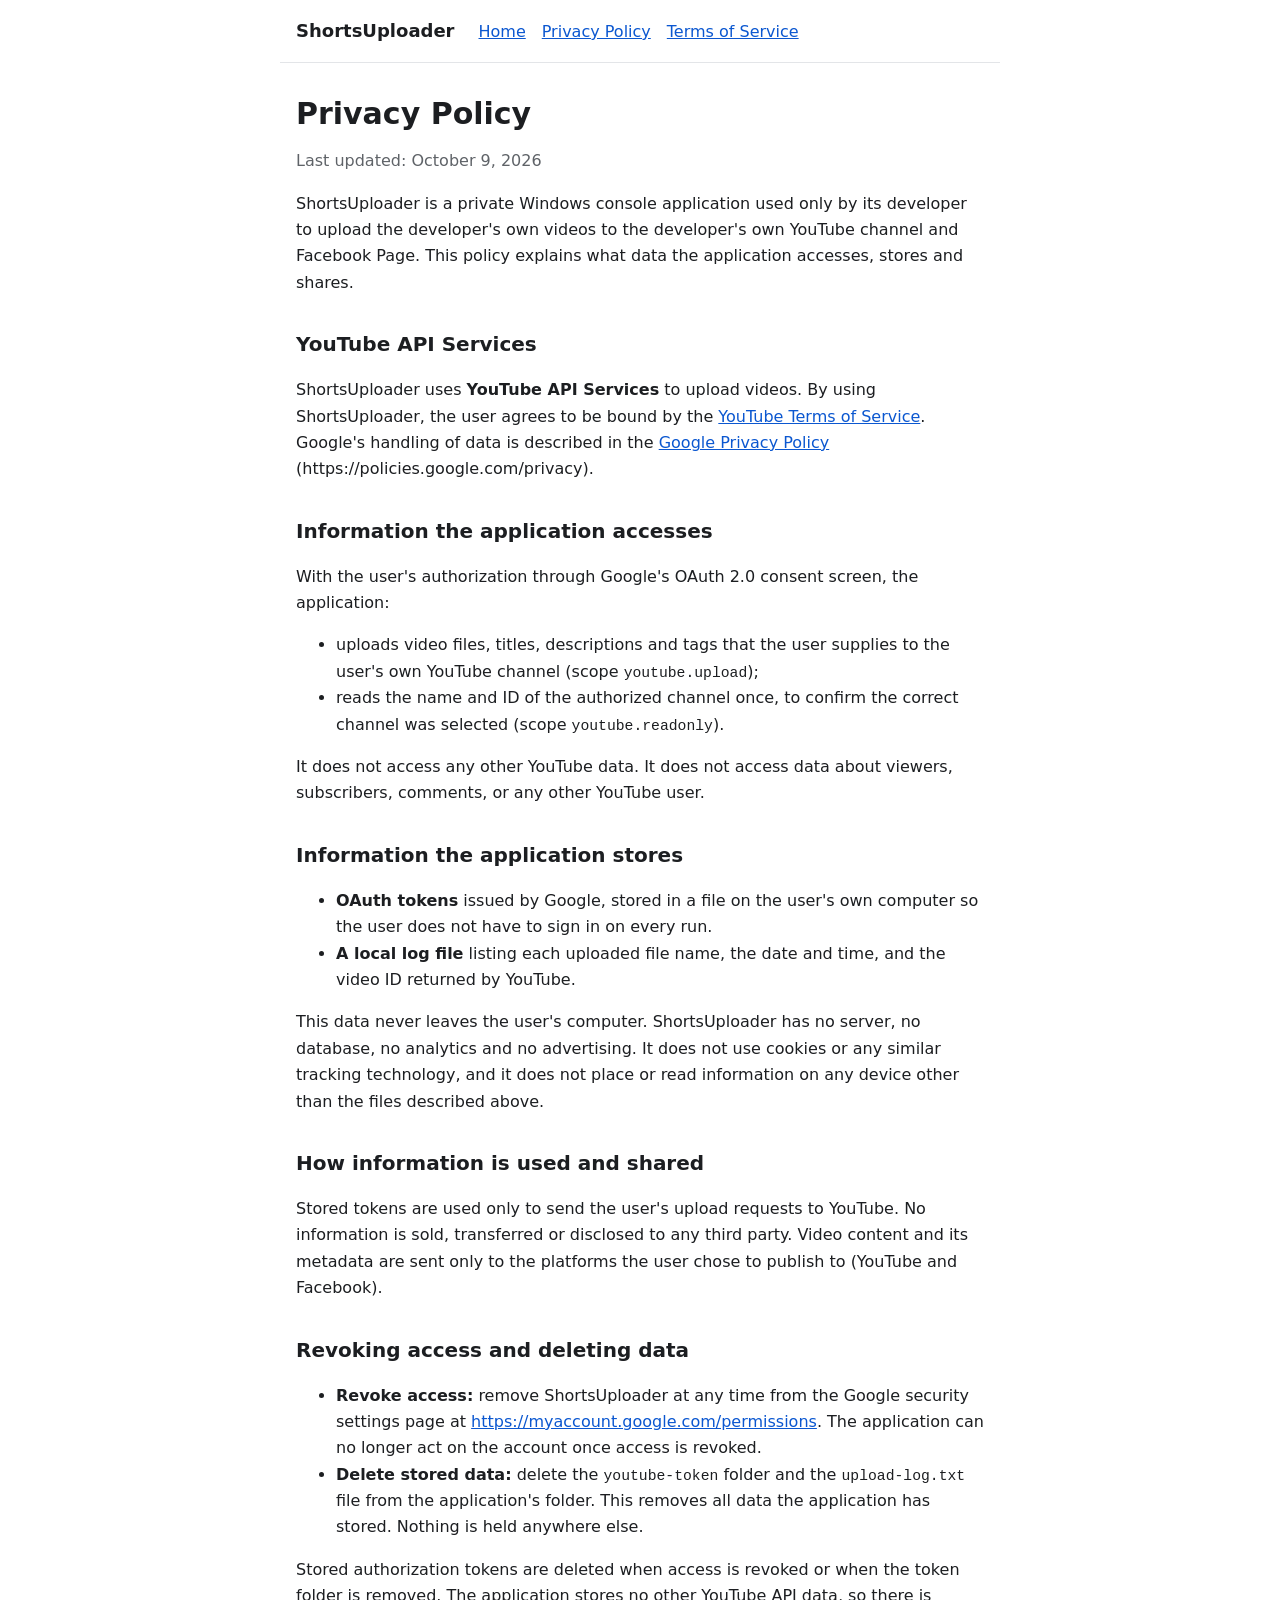
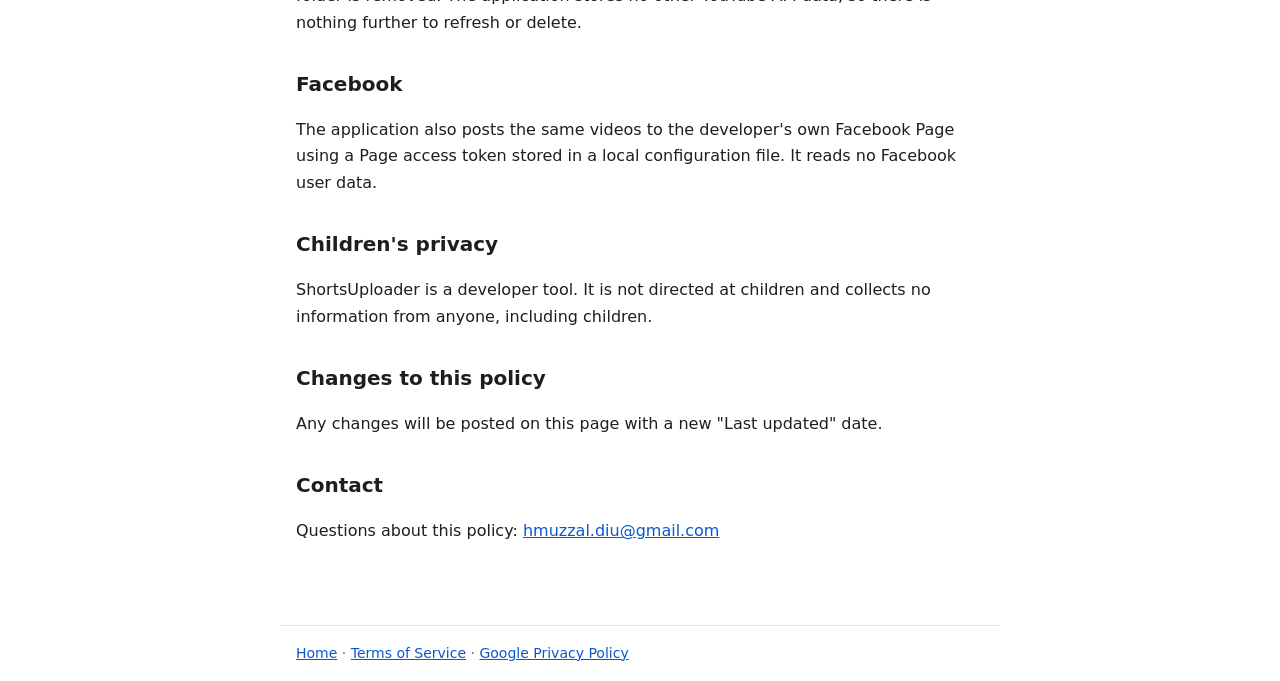
==== privacy.html @ 2d50c190 "Add ShortsUploader site: home, privacy policy, terms Co-Authored-By: Claude Opus 5.5 <noreply@anthro" ====
<!doctype html>
<html lang="en">
<head>
  <meta charset="utf-8">
  <meta name="viewport" content="width=device-width, initial-scale=1">
  <title>Privacy Policy – ShortsUploader</title>
  <link rel="stylesheet" href="style.css">
</head>
<body>
  <header>
    <strong>ShortsUploader</strong>
    <nav>
      <a href="index.html">Home</a>
      <a href="privacy.html">Privacy Policy</a>
      <a href="terms.html">Terms of Service</a>
    </nav>
  </header>

  <main>
    <h1>Privacy Policy</h1>
    <p class="muted">Last updated: October 9, 2026</p>

    <p>
      ShortsUploader is a private Windows console application used only by its developer to upload
      the developer's own videos to the developer's own YouTube channel and Facebook Page. This
      policy explains what data the application accesses, stores and shares.
    </p>

    <h2>YouTube API Services</h2>
    <p>
      ShortsUploader uses <strong>YouTube API Services</strong> to upload videos. By using
      ShortsUploader, the user agrees to be bound by the
      <a href="https://www.youtube.com/t/terms">YouTube Terms of Service</a>. Google's handling of
      data is described in the
      <a href="https://policies.google.com/privacy">Google Privacy Policy</a>
      (https://policies.google.com/privacy).
    </p>

    <h2>Information the application accesses</h2>
    <p>With the user's authorization through Google's OAuth 2.0 consent screen, the application:</p>
    <ul>
      <li>uploads video files, titles, descriptions and tags that the user supplies to the user's own YouTube channel (scope <code>youtube.upload</code>);</li>
      <li>reads the name and ID of the authorized channel once, to confirm the correct channel was selected (scope <code>youtube.readonly</code>).</li>
    </ul>
    <p>
      It does not access any other YouTube data. It does not access data about viewers, subscribers,
      comments, or any other YouTube user.
    </p>

    <h2>Information the application stores</h2>
    <ul>
      <li><strong>OAuth tokens</strong> issued by Google, stored in a file on the user's own computer so the user does not have to sign in on every run.</li>
      <li><strong>A local log file</strong> listing each uploaded file name, the date and time, and the video ID returned by YouTube.</li>
    </ul>
    <p>
      This data never leaves the user's computer. ShortsUploader has no server, no database, no
      analytics and no advertising. It does not use cookies or any similar tracking technology, and
      it does not place or read information on any device other than the files described above.
    </p>

    <h2>How information is used and shared</h2>
    <p>
      Stored tokens are used only to send the user's upload requests to YouTube. No information is
      sold, transferred or disclosed to any third party. Video content and its metadata are sent
      only to the platforms the user chose to publish to (YouTube and Facebook).
    </p>

    <h2>Revoking access and deleting data</h2>
    <ul>
      <li><strong>Revoke access:</strong> remove ShortsUploader at any time from the Google security settings page at <a href="https://myaccount.google.com/permissions">https://myaccount.google.com/permissions</a>. The application can no longer act on the account once access is revoked.</li>
      <li><strong>Delete stored data:</strong> delete the <code>youtube-token</code> folder and the <code>upload-log.txt</code> file from the application's folder. This removes all data the application has stored. Nothing is held anywhere else.</li>
    </ul>
    <p>
      Stored authorization tokens are deleted when access is revoked or when the token folder is
      removed. The application stores no other YouTube API data, so there is nothing further to refresh or delete.
    </p>

    <h2>Facebook</h2>
    <p>
      The application also posts the same videos to the developer's own Facebook Page using a Page
      access token stored in a local configuration file. It reads no Facebook user data.
    </p>

    <h2>Children's privacy</h2>
    <p>
      ShortsUploader is a developer tool. It is not directed at children and collects no
      information from anyone, including children.
    </p>

    <h2>Changes to this policy</h2>
    <p>Any changes will be posted on this page with a new "Last updated" date.</p>

    <h2>Contact</h2>
    <p>Questions about this policy: <a href="mailto:hmuzzal.diu@gmail.com">hmuzzal.diu@gmail.com</a></p>
  </main>

  <footer>
    <a href="index.html">Home</a> · <a href="terms.html">Terms of Service</a> ·
    <a href="https://policies.google.com/privacy">Google Privacy Policy</a>
  </footer>
</body>
</html>
---- style.css ----
:root { --bg: #ffffff; --fg: #1c1e21; --muted: #5f6368; --line: #e3e5e8; --link: #0b57d0; }
@media (prefers-color-scheme: dark) {
  :root { --bg: #16181b; --fg: #e8eaed; --muted: #9aa0a6; --line: #2f3338; --link: #8ab4f8; }
}
* { box-sizing: border-box; }
body { margin: 0; background: var(--bg); color: var(--fg); font: 16px/1.65 system-ui, -apple-system, "Segoe UI", Roboto, sans-serif; }
main { max-width: 720px; margin: 0 auto; padding: 32px 16px 64px; }
header, footer { max-width: 720px; margin: 0 auto; padding: 16px; }
header { display: flex; flex-wrap: wrap; gap: 8px 24px; align-items: baseline; border-bottom: 1px solid var(--line); }
header strong { font-size: 18px; }
nav { display: flex; flex-wrap: wrap; gap: 16px; }
footer { border-top: 1px solid var(--line); color: var(--muted); font-size: 14px; }
h1 { font-size: 30px; line-height: 1.25; margin: 0 0 8px; }
h2 { font-size: 20px; margin: 32px 0 8px; }
a { color: var(--link); }
.muted { color: var(--muted); }
code { font-family: ui-monospace, Consolas, monospace; font-size: 0.92em; }
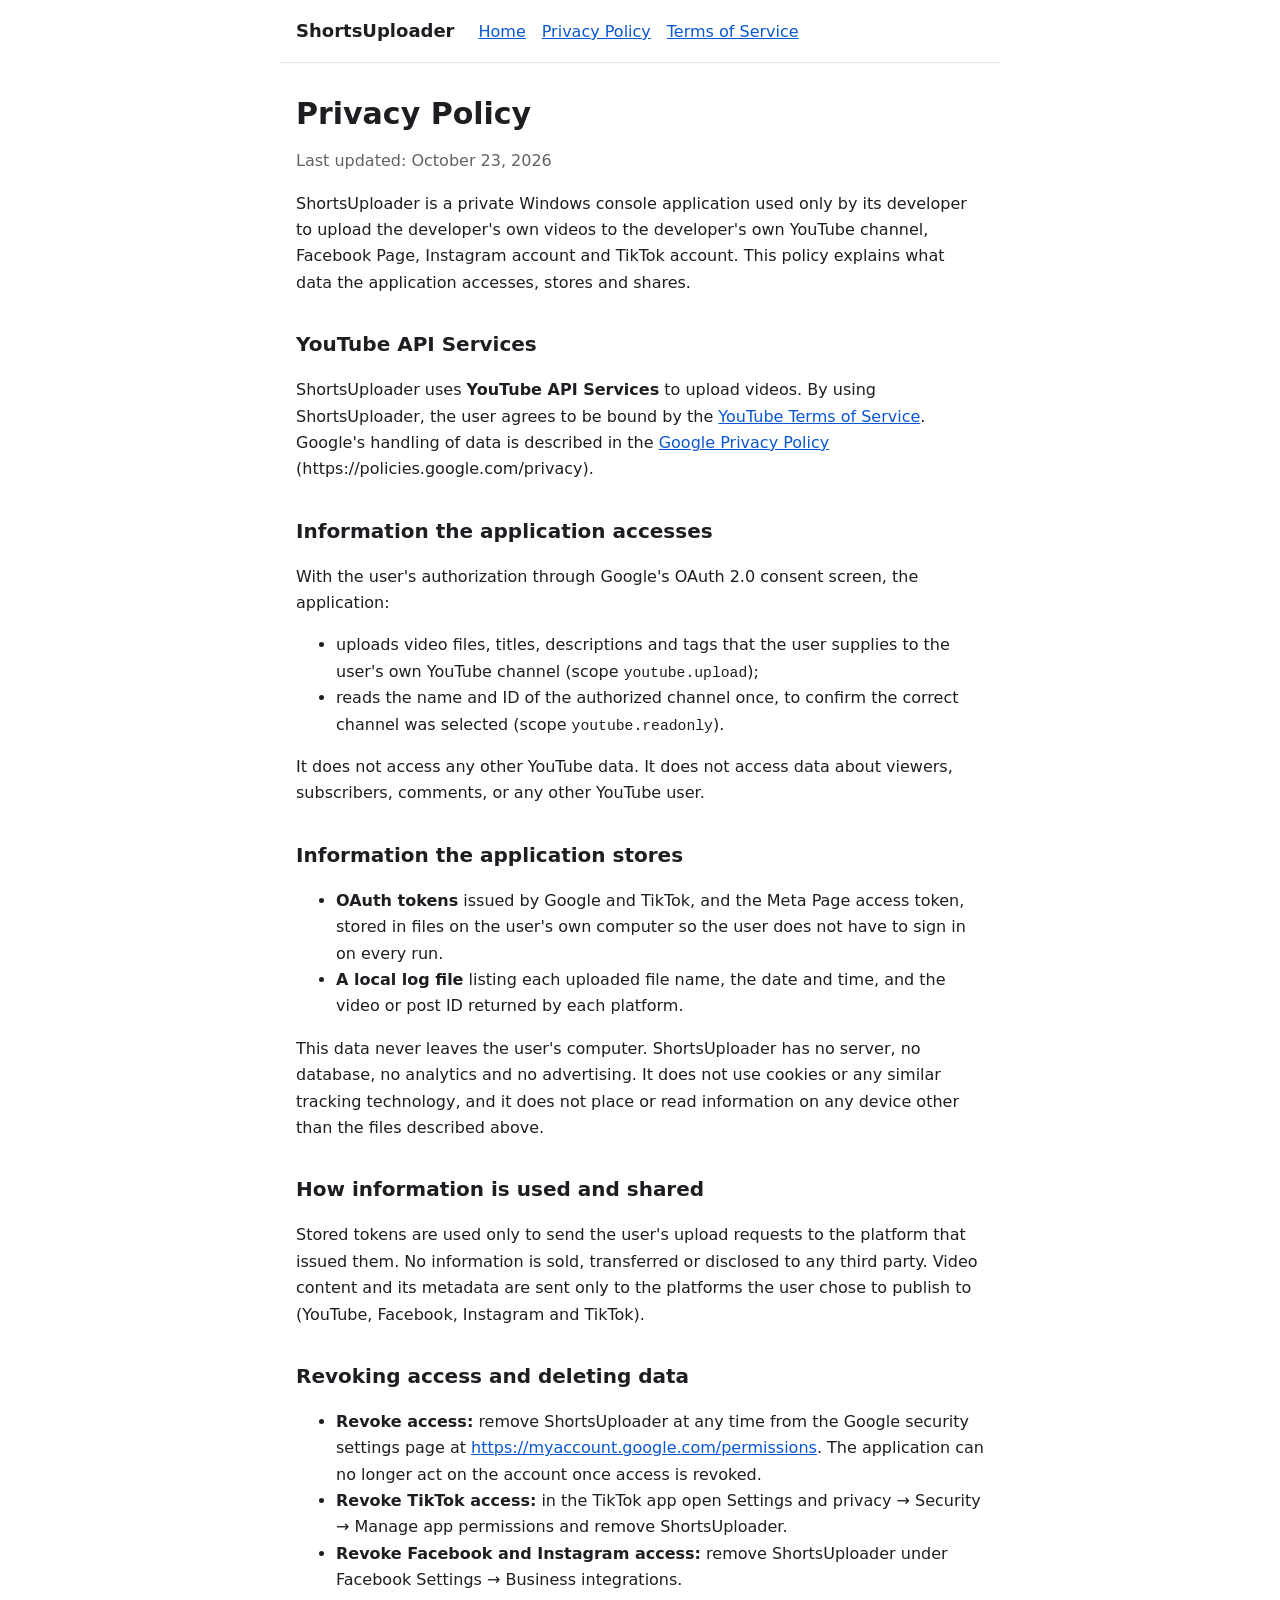
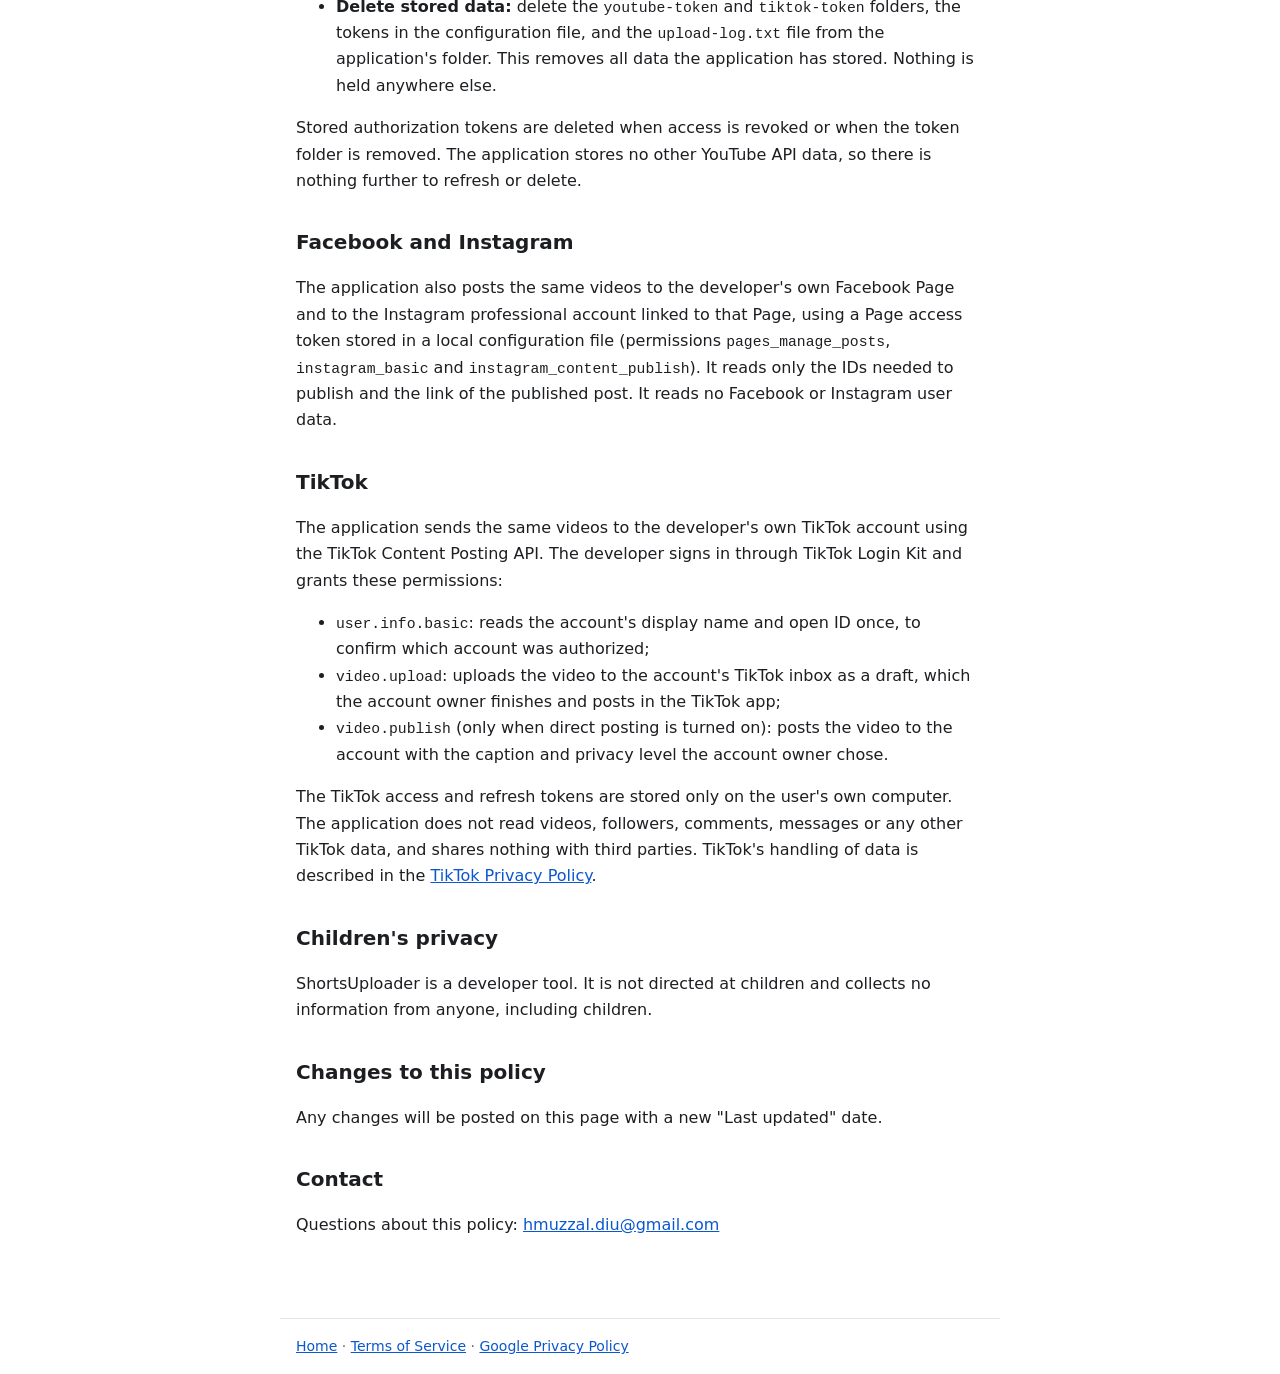
==== commit d1335c5a: "Cover Instagram and TikTok in the home, privacy and terms pages Co-Authored-By: Claude Opus 5.5 <nor" ====
--- a/privacy.html
+++ b/privacy.html
@@ -18,11 +18,12 @@
 
   <main>
     <h1>Privacy Policy</h1>
-    <p class="muted">Last updated: October 9, 2026</p>
+    <p class="muted">Last updated: October 23, 2026</p>
 
     <p>
       ShortsUploader is a private Windows console application used only by its developer to upload
-      the developer's own videos to the developer's own YouTube channel and Facebook Page. This
+      the developer's own videos to the developer's own YouTube channel, Facebook Page, Instagram
+      account and TikTok account. This
       policy explains what data the application accesses, stores and shares.
     </p>
 
@@ -49,8 +50,8 @@
 
     <h2>Information the application stores</h2>
     <ul>
-      <li><strong>OAuth tokens</strong> issued by Google, stored in a file on the user's own computer so the user does not have to sign in on every run.</li>
-      <li><strong>A local log file</strong> listing each uploaded file name, the date and time, and the video ID returned by YouTube.</li>
+      <li><strong>OAuth tokens</strong> issued by Google and TikTok, and the Meta Page access token, stored in files on the user's own computer so the user does not have to sign in on every run.</li>
+      <li><strong>A local log file</strong> listing each uploaded file name, the date and time, and the video or post ID returned by each platform.</li>
     </ul>
     <p>
       This data never leaves the user's computer. ShortsUploader has no server, no database, no
@@ -60,25 +61,50 @@
 
     <h2>How information is used and shared</h2>
     <p>
-      Stored tokens are used only to send the user's upload requests to YouTube. No information is
-      sold, transferred or disclosed to any third party. Video content and its metadata are sent
-      only to the platforms the user chose to publish to (YouTube and Facebook).
+      Stored tokens are used only to send the user's upload requests to the platform that issued
+      them. No information is sold, transferred or disclosed to any third party. Video content and
+      its metadata are sent only to the platforms the user chose to publish to (YouTube, Facebook,
+      Instagram and TikTok).
     </p>
 
     <h2>Revoking access and deleting data</h2>
     <ul>
       <li><strong>Revoke access:</strong> remove ShortsUploader at any time from the Google security settings page at <a href="https://myaccount.google.com/permissions">https://myaccount.google.com/permissions</a>. The application can no longer act on the account once access is revoked.</li>
-      <li><strong>Delete stored data:</strong> delete the <code>youtube-token</code> folder and the <code>upload-log.txt</code> file from the application's folder. This removes all data the application has stored. Nothing is held anywhere else.</li>
+      <li><strong>Revoke TikTok access:</strong> in the TikTok app open Settings and privacy &rarr; Security &rarr; Manage app permissions and remove ShortsUploader.</li>
+      <li><strong>Revoke Facebook and Instagram access:</strong> remove ShortsUploader under Facebook Settings &rarr; Business integrations.</li>
+      <li><strong>Delete stored data:</strong> delete the <code>youtube-token</code> and <code>tiktok-token</code> folders, the tokens in the configuration file, and the <code>upload-log.txt</code> file from the application's folder. This removes all data the application has stored. Nothing is held anywhere else.</li>
     </ul>
     <p>
       Stored authorization tokens are deleted when access is revoked or when the token folder is
       removed. The application stores no other YouTube API data, so there is nothing further to refresh or delete.
     </p>
 
-    <h2>Facebook</h2>
+    <h2>Facebook and Instagram</h2>
     <p>
-      The application also posts the same videos to the developer's own Facebook Page using a Page
-      access token stored in a local configuration file. It reads no Facebook user data.
+      The application also posts the same videos to the developer's own Facebook Page and to the
+      Instagram professional account linked to that Page, using a Page access token stored in a
+      local configuration file (permissions <code>pages_manage_posts</code>,
+      <code>instagram_basic</code> and <code>instagram_content_publish</code>). It reads only the
+      IDs needed to publish and the link of the published post. It reads no Facebook or Instagram
+      user data.
+    </p>
+
+    <h2>TikTok</h2>
+    <p>
+      The application sends the same videos to the developer's own TikTok account using the TikTok
+      Content Posting API. The developer signs in through TikTok Login Kit and grants these
+      permissions:
+    </p>
+    <ul>
+      <li><code>user.info.basic</code>: reads the account's display name and open ID once, to confirm which account was authorized;</li>
+      <li><code>video.upload</code>: uploads the video to the account's TikTok inbox as a draft, which the account owner finishes and posts in the TikTok app;</li>
+      <li><code>video.publish</code> (only when direct posting is turned on): posts the video to the account with the caption and privacy level the account owner chose.</li>
+    </ul>
+    <p>
+      The TikTok access and refresh tokens are stored only on the user's own computer. The
+      application does not read videos, followers, comments, messages or any other TikTok data, and
+      shares nothing with third parties. TikTok's handling of data is described in the
+      <a href="https://www.tiktok.com/legal/privacy-policy">TikTok Privacy Policy</a>.
     </p>
 
     <h2>Children's privacy</h2>
